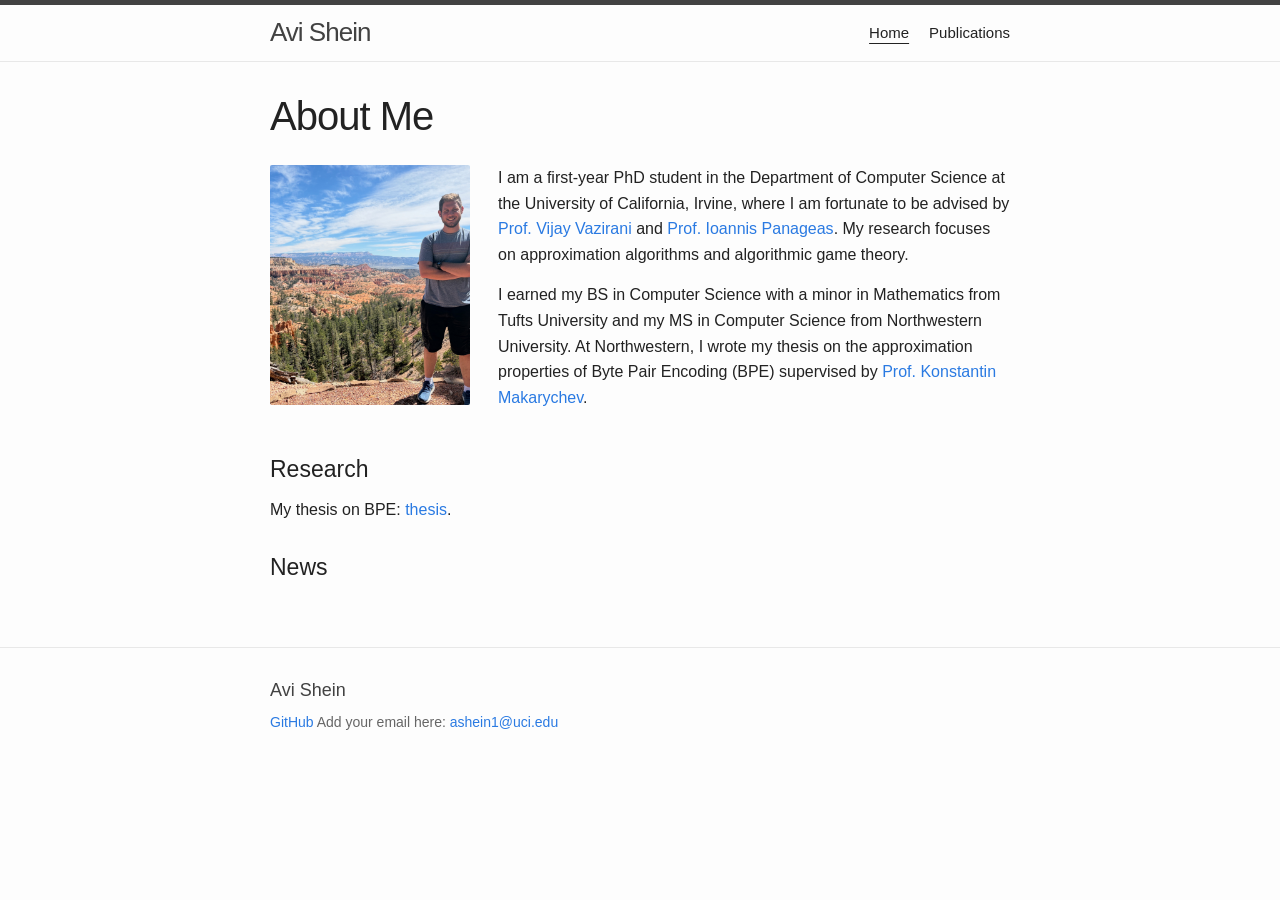
==== index.html @ d830cb42 "Update website" ====
<!DOCTYPE html>
<html lang="en">
<head>
  <meta charset="utf-8">
  <meta name="viewport" content="width=device-width, initial-scale=1">
  <meta name="description" content="Avi Shein — research interests, projects, and publications.">
  <title>Home | Avi Shein</title>
  <link rel="stylesheet" href="style.css">
</head>
<body>
  <a class="skip-link" href="#content">Skip to content</a>
  <header class="site-header">
    <div class="wrapper header-inner">
      <a class="site-title" href="index.html">Avi Shein</a>
      <nav aria-label="Main navigation">
        <a href="index.html" aria-current="page">Home</a>
        <a href="publications.html" >Publications</a>
      </nav>
    </div>
  </header>
  <main id="content" class="wrapper page-content">
    <h1>About Me</h1>
    <div class="introduction">
      <!-- Replace photo.svg with your own photo, and update the alt text. -->
      <img class="profile-photo" src="pfp.jpg" alt="Placeholder for Avi Shein’s profile photo" width="200" height="240">
      <div class="biography">
        <p>
          I am a first-year PhD student in the Department of Computer Science
          at the University of California, Irvine, where I am fortunate to
          be advised by
          <a href="https://ics.uci.edu/~vazirani/">Prof. Vijay Vazirani</a>
          and
          <a href="https://panageas.github.io/">Prof. Ioannis Panageas</a>.
          My research focuses on approximation algorithms and algorithmic game theory.
        </p>
        <p>
          I earned my BS in Computer Science with a minor in Mathematics
          from Tufts University and my MS in Computer Science from
          Northwestern University. At Northwestern, I wrote my thesis
          on the approximation properties of Byte Pair Encoding (BPE) supervised by
          <a href="https://konstantin.makarychev.net/">Prof. Konstantin Makarychev</a>.
        </p>
      </div>
    </div>
    <section aria-labelledby="research-heading">
      <h2 id="research-heading">Research</h2>
      <p> My thesis on BPE:
        <a href="bpe-thesis.pdf"> thesis</a>.
      </p>
    </section>
    <section aria-labelledby="news-heading">
      <h2 id="news-heading">News</h2>
      <!-- <p><span class="date">MM/YYYY:</span> Add a research or academic update.</p> -->
    </section>
   
  </main>
  <footer class="site-footer">
    <div class="wrapper">
      <p>Avi Shein</p>
      <a href="https://github.com/avishein21">GitHub</a>
      Add your email here: <a href="mailto:ashein1@uci.edu">ashein1@uci.edu</a>
    </div>
  </footer>
</body>
</html>
---- style.css ----
* { box-sizing: border-box; }
html { background: #fdfdfd; }
body { margin: 0; color: #222; font: 16px/1.6 -apple-system, BlinkMacSystemFont, "Segoe UI", Helvetica, Arial, sans-serif; }
a { color: #2a7ae2; text-decoration: none; }
a:hover { text-decoration: underline; }
a:focus-visible { outline: 2px solid #2a7ae2; outline-offset: 4px; }
.wrapper { max-width: 800px; padding: 0 30px; margin: 0 auto; }
.site-header { border-top: 5px solid #424242; border-bottom: 1px solid #e8e8e8; }
.header-inner { min-height: 56px; display: flex; align-items: center; justify-content: space-between; gap: 20px; }
.site-title { color: #424242; font-size: 26px; font-weight: 300; letter-spacing: -1px; }
nav { display: flex; gap: 20px; }
nav a { color: #222; font-size: 15px; }
nav a[aria-current="page"] { text-decoration: underline; text-underline-offset: 5px; }
.page-content { min-height: 65vh; padding-top: 30px; padding-bottom: 45px; }
h1 { margin: 0 0 25px; font-size: 40px; line-height: 1.2; font-weight: 400; letter-spacing: -1px; }
h2 { margin: 30px 0 12px; font-size: 23px; line-height: 1.3; font-weight: 400; }
p { margin: 0 0 15px; }
.introduction { display: flex; gap: 28px; align-items: flex-start; }
.profile-photo { display: block; width: 200px; height: 240px; object-fit: cover; border-radius: 2px; flex-shrink: 0; }
.biography { flex: 1; min-width: 0; }
.site-footer { padding: 28px 0; border-top: 1px solid #e8e8e8; color: #666; font-size: 14px; }
.site-footer p { margin-bottom: 6px; color: #424242; font-size: 18px; }
.publication-list { padding-left: 22px; }
.publication-list li { margin-bottom: 25px; }
.date { color: #555; }
.skip-link { position: absolute; left: 15px; top: -80px; background: white; padding: 8px; z-index: 10; }
.skip-link:focus { top: 8px; }
@media (max-width: 600px) {
  .wrapper { padding-left: 20px; padding-right: 20px; }
  .header-inner { flex-wrap: wrap; gap: 5px 20px; padding-top: 8px; padding-bottom: 8px; }
  .site-title { font-size: 24px; }
  nav { gap: 15px; }
  h1 { font-size: 34px; }
  .introduction { flex-direction: column; gap: 22px; }
  .profile-photo { width: 180px; height: 216px; }
}
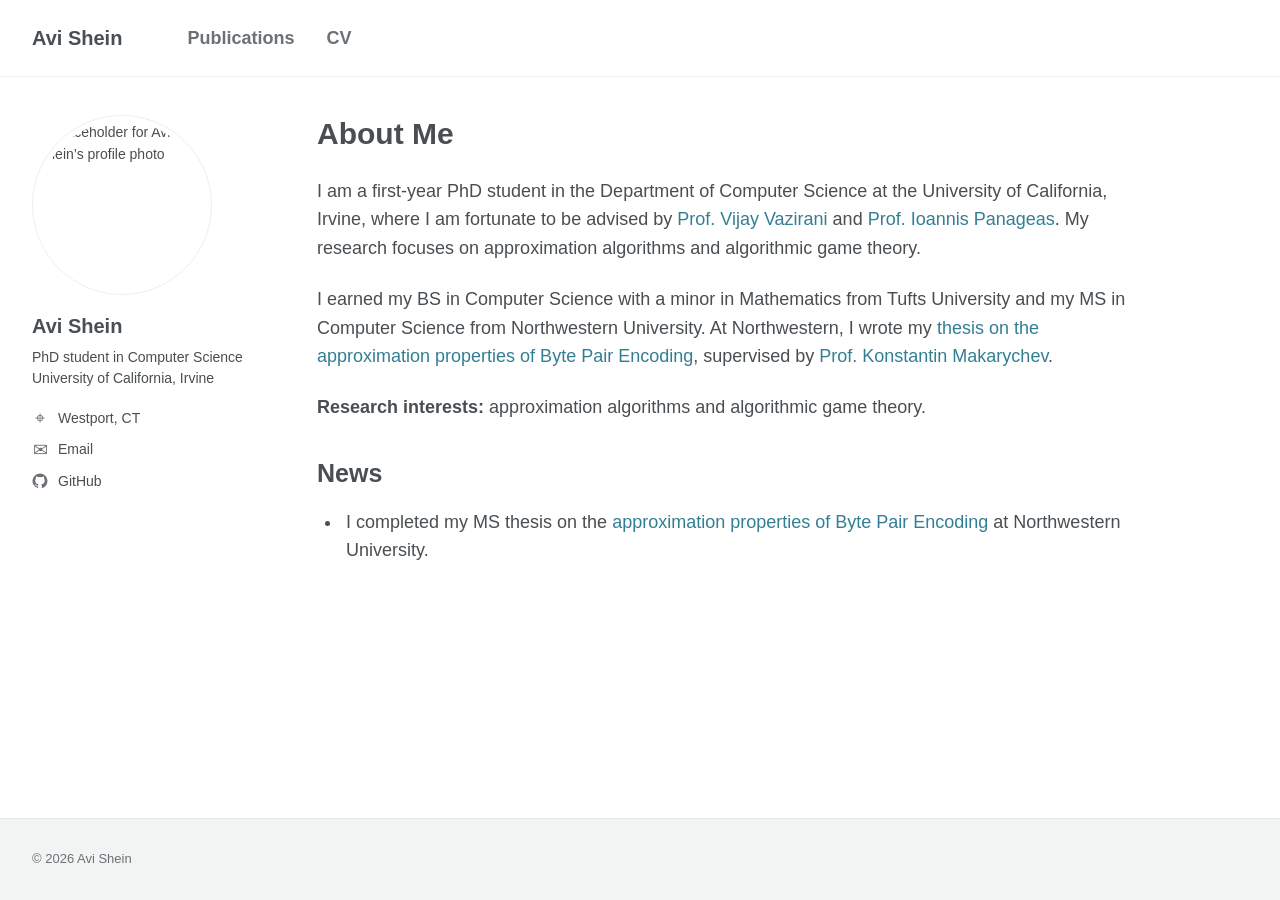
==== commit d2cbbfcc: "Update website" ====
--- a/index.html
+++ b/index.html
@@ -3,63 +3,52 @@
 <head>
   <meta charset="utf-8">
   <meta name="viewport" content="width=device-width, initial-scale=1">
-  <meta name="description" content="Avi Shein — research interests, projects, and publications.">
-  <title>Home | Avi Shein</title>
+  <meta name="description" content="Avi Shein — PhD student in Computer Science at UC Irvine.">
+  <title>About Me | Avi Shein</title>
   <link rel="stylesheet" href="style.css">
 </head>
 <body>
   <a class="skip-link" href="#content">Skip to content</a>
-  <header class="site-header">
-    <div class="wrapper header-inner">
+  <header class="masthead">
+    <div class="masthead-inner">
       <a class="site-title" href="index.html">Avi Shein</a>
       <nav aria-label="Main navigation">
-        <a href="index.html" aria-current="page">Home</a>
         <a href="publications.html" >Publications</a>
+        <!-- Once cv.pdf is available, you may change cv.html to cv.pdf. -->
+        <a href="cv.html" >CV</a>
       </nav>
     </div>
   </header>
-  <main id="content" class="wrapper page-content">
-    <h1>About Me</h1>
-    <div class="introduction">
-      <!-- Replace photo.svg with your own photo, and update the alt text. -->
-      <img class="profile-photo" src="pfp.jpg" alt="Placeholder for Avi Shein’s profile photo" width="200" height="240">
+  <div class="layout">
+    <aside class="sidebar" aria-label="Profile">
+      <!-- Use your own image filename here on all three pages. -->
+      <img class="profile-photo" src="photo.svg" alt="Placeholder for Avi Shein’s profile photo" width="180" height="180">
+      <h2 class="profile-name">Avi Shein</h2>
+      <p class="profile-bio">PhD student in Computer Science<br>University of California, Irvine</p>
+      <ul class="profile-links">
+        <!-- Replace the text below with your hometown. -->
+        <li><span class="icon" aria-hidden="true">⌖</span><span>Westport, CT</span></li>
+        <!-- Replace with <a href="mailto:YOUR_EMAIL">YOUR_EMAIL</a> once ready. -->
+        <li><span class="icon" aria-hidden="true">✉</span><span><a href="mailto:ashein1@uci.edu">Email</a></span></li>
+        <li><svg class="icon" aria-hidden="true" viewBox="0 0 24 24"><path fill="currentColor" d="M12 .8a11.2 11.2 0 0 0-3.54 21.83c.56.1.76-.24.76-.54v-2.1c-3.13.68-3.79-1.33-3.79-1.33-.51-1.3-1.24-1.65-1.24-1.65-1.02-.7.08-.68.08-.68 1.12.08 1.71 1.15 1.71 1.15 1 1.71 2.62 1.22 3.26.93.1-.72.39-1.22.71-1.5-2.5-.29-5.13-1.26-5.13-5.58 0-1.23.44-2.23 1.15-3.02-.12-.29-.5-1.43.11-2.98 0 0 .94-.3 3.08 1.15a10.7 10.7 0 0 1 5.61 0c2.14-1.45 3.07-1.15 3.07-1.15.61 1.55.23 2.69.11 2.98.72.79 1.15 1.79 1.15 3.02 0 4.33-2.63 5.28-5.14 5.56.4.35.76 1.03.76 2.08v3.12c0 .3.2.65.77.54A11.2 11.2 0 0 0 12 .8Z"/></svg><a href="https://github.com/avishein21">GitHub</a></li>
+      </ul>
+    </aside>
+    <main id="content" class="page-content">
+      <h1>About Me</h1>
       <div class="biography">
-        <p>
-          I am a first-year PhD student in the Department of Computer Science
-          at the University of California, Irvine, where I am fortunate to
-          be advised by
-          <a href="https://ics.uci.edu/~vazirani/">Prof. Vijay Vazirani</a>
-          and
-          <a href="https://panageas.github.io/">Prof. Ioannis Panageas</a>.
-          My research focuses on approximation algorithms and algorithmic game theory.
-        </p>
-        <p>
-          I earned my BS in Computer Science with a minor in Mathematics
-          from Tufts University and my MS in Computer Science from
-          Northwestern University. At Northwestern, I wrote my thesis
-          on the approximation properties of Byte Pair Encoding (BPE) supervised by
-          <a href="https://konstantin.makarychev.net/">Prof. Konstantin Makarychev</a>.
-        </p>
+        <p>I am a first-year PhD student in the Department of Computer Science at the University of California, Irvine, where I am fortunate to be advised by <a href="https://ics.uci.edu/~vazirani/">Prof. Vijay Vazirani</a> and <a href="https://panageas.github.io/">Prof. Ioannis Panageas</a>. My research focuses on approximation algorithms and algorithmic game theory.</p>
+        <p>I earned my BS in Computer Science with a minor in Mathematics from Tufts University and my MS in Computer Science from Northwestern University. At Northwestern, I wrote my <a href="bpe-thesis.pdf">thesis on the approximation properties of Byte Pair Encoding</a>, supervised by <a href="https://konstantin.makarychev.net/">Prof. Konstantin Makarychev</a>.</p>
+        <p><strong>Research interests:</strong> approximation algorithms and algorithmic game theory.</p>
       </div>
-    </div>
-    <section aria-labelledby="research-heading">
-      <h2 id="research-heading">Research</h2>
-      <p> My thesis on BPE:
-        <a href="bpe-thesis.pdf"> thesis</a>.
-      </p>
-    </section>
-    <section aria-labelledby="news-heading">
-      <h2 id="news-heading">News</h2>
-      <!-- <p><span class="date">MM/YYYY:</span> Add a research or academic update.</p> -->
-    </section>
-   
-  </main>
-  <footer class="site-footer">
-    <div class="wrapper">
-      <p>Avi Shein</p>
-      <a href="https://github.com/avishein21">GitHub</a>
-      Add your email here: <a href="mailto:ashein1@uci.edu">ashein1@uci.edu</a>
-    </div>
-  </footer>
+      <section aria-labelledby="news-heading">
+        <h2 id="news-heading">News</h2>
+        <ul class="news-list">
+          <li>I completed my MS thesis on the <a href="bpe-thesis.pdf">approximation properties of Byte Pair Encoding</a> at Northwestern University.</li>
+          <!-- Add more news items using <li>Your update here.</li>. -->
+        </ul>
+      </section>
+    </main>
+  </div>
+  <footer class="site-footer"><div>© 2026 Avi Shein</div></footer>
 </body>
 </html>
--- a/style.css
+++ b/style.css
@@ -1,36 +1,47 @@
 * { box-sizing: border-box; }
-html { background: #fdfdfd; }
-body { margin: 0; color: #222; font: 16px/1.6 -apple-system, BlinkMacSystemFont, "Segoe UI", Helvetica, Arial, sans-serif; }
-a { color: #2a7ae2; text-decoration: none; }
+:root { color-scheme: light; --ink: #494e52; --link: #327f94; --line: #f0f1f2; }
+body { margin: 0; background: #fff; color: var(--ink); font: 18px/1.6 -apple-system, BlinkMacSystemFont, "Segoe UI", Arial, sans-serif; min-height: 100vh; display: flex; flex-direction: column; }
+a { color: var(--link); text-decoration: none; }
 a:hover { text-decoration: underline; }
-a:focus-visible { outline: 2px solid #2a7ae2; outline-offset: 4px; }
-.wrapper { max-width: 800px; padding: 0 30px; margin: 0 auto; }
-.site-header { border-top: 5px solid #424242; border-bottom: 1px solid #e8e8e8; }
-.header-inner { min-height: 56px; display: flex; align-items: center; justify-content: space-between; gap: 20px; }
-.site-title { color: #424242; font-size: 26px; font-weight: 300; letter-spacing: -1px; }
-nav { display: flex; gap: 20px; }
-nav a { color: #222; font-size: 15px; }
-nav a[aria-current="page"] { text-decoration: underline; text-underline-offset: 5px; }
-.page-content { min-height: 65vh; padding-top: 30px; padding-bottom: 45px; }
-h1 { margin: 0 0 25px; font-size: 40px; line-height: 1.2; font-weight: 400; letter-spacing: -1px; }
-h2 { margin: 30px 0 12px; font-size: 23px; line-height: 1.3; font-weight: 400; }
-p { margin: 0 0 15px; }
-.introduction { display: flex; gap: 28px; align-items: flex-start; }
-.profile-photo { display: block; width: 200px; height: 240px; object-fit: cover; border-radius: 2px; flex-shrink: 0; }
-.biography { flex: 1; min-width: 0; }
-.site-footer { padding: 28px 0; border-top: 1px solid #e8e8e8; color: #666; font-size: 14px; }
-.site-footer p { margin-bottom: 6px; color: #424242; font-size: 18px; }
-.publication-list { padding-left: 22px; }
-.publication-list li { margin-bottom: 25px; }
-.date { color: #555; }
-.skip-link { position: absolute; left: 15px; top: -80px; background: white; padding: 8px; z-index: 10; }
-.skip-link:focus { top: 8px; }
-@media (max-width: 600px) {
-  .wrapper { padding-left: 20px; padding-right: 20px; }
-  .header-inner { flex-wrap: wrap; gap: 5px 20px; padding-top: 8px; padding-bottom: 8px; }
-  .site-title { font-size: 24px; }
-  nav { gap: 15px; }
-  h1 { font-size: 34px; }
-  .introduction { flex-direction: column; gap: 22px; }
-  .profile-photo { width: 180px; height: 216px; }
+a:focus-visible { outline: 2px solid var(--link); outline-offset: 4px; }
+.masthead { border-bottom: 1px solid var(--line); }
+.masthead-inner { max-width: 1280px; margin: auto; padding: 22px 32px; display: flex; align-items: center; gap: 65px; }
+.site-title { color: var(--ink); font-size: 20px; font-weight: 700; }
+nav { display: flex; gap: 32px; }
+nav a { color: #6b7176; font-size: 18px; font-weight: 600; }
+nav a[aria-current="page"] { color: var(--ink); text-decoration: underline; text-underline-offset: 6px; }
+.layout { width: 100%; max-width: 1280px; margin: 0 auto; display: grid; grid-template-columns: 230px minmax(0, 820px); gap: 55px; padding: 38px 32px 80px; flex: 1; align-items: start; }
+.sidebar { position: sticky; top: 30px; font-size: 14px; }
+.profile-photo { display: block; width: 180px; height: 180px; border-radius: 50%; object-fit: cover; padding: 5px; border: 1px solid #eee; }
+.profile-name { font-size: 20px; line-height: 1.3; margin: 18px 0 8px; font-weight: 700; }
+.profile-bio { font-size: 14px; line-height: 1.5; margin: 0 0 18px; }
+.profile-links { list-style: none; padding: 0; margin: 0; }
+.profile-links li { display: flex; align-items: center; gap: 10px; margin: 9px 0; overflow-wrap: anywhere; }
+.profile-links a { color: var(--ink); }
+.icon { width: 16px; height: 16px; line-height: 16px; font-size: 18px; text-align: center; flex-shrink: 0; color: #6b7176; }
+h1 { font-size: 30px; line-height: 1.25; margin: 0 0 24px; font-weight: 700; }
+p { margin: 0 0 22px; }
+h2 { font-size: 25px; line-height: 1.3; margin: 35px 0 18px; }
+.news-list, .publication-list { padding-left: 25px; margin: 0; }
+.news-list li { padding-left: 4px; margin-bottom: 14px; }
+.publication-list li { margin-bottom: 24px; }
+.site-footer { background: #f2f3f3; border-top: 1px solid #e4e6e7; color: #6b7176; font-size: 13px; padding: 30px 32px; }
+.site-footer div { max-width: 1216px; margin: auto; }
+.skip-link { position: absolute; top: -80px; left: 20px; padding: 8px; background: white; z-index: 2; }
+.skip-link:focus { top: 5px; }
+@media (max-width: 900px) {
+  .layout { grid-template-columns: 195px minmax(0,1fr); gap: 30px; padding: 30px 24px 60px; }
+  .masthead-inner { padding: 20px 24px; gap: 45px; }
+  body { font-size: 17px; }
+  .profile-photo { width: 160px; height: 160px; }
 }
+@media (max-width: 640px) {
+  .masthead-inner { gap: 25px; flex-wrap: wrap; padding: 18px 20px; }
+  nav { gap: 22px; }
+  nav a { font-size: 16px; }
+  .layout { display: block; padding: 28px 20px 50px; }
+  .sidebar { position: static; margin-bottom: 35px; }
+  .profile-photo { width: 130px; height: 130px; }
+  h1 { font-size: 28px; }
+  h2 { font-size: 23px; }
+}
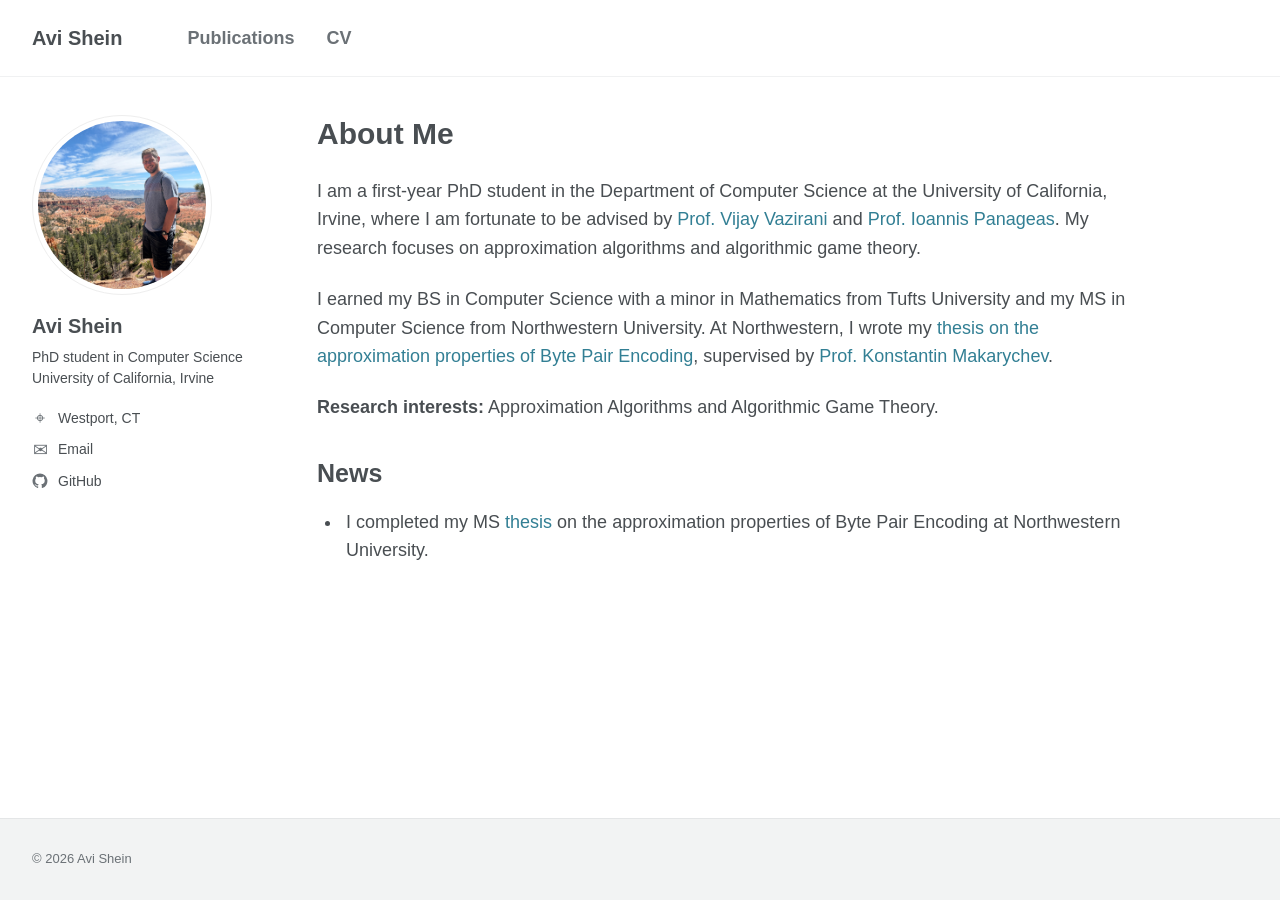
==== commit 48029c55: "Update website" ====
--- a/index.html
+++ b/index.html
@@ -22,7 +22,7 @@
   <div class="layout">
     <aside class="sidebar" aria-label="Profile">
       <!-- Use your own image filename here on all three pages. -->
-      <img class="profile-photo" src="photo.svg" alt="Placeholder for Avi Shein’s profile photo" width="180" height="180">
+      <img class="profile-photo" src="pfp.jpg" alt="Placeholder for Avi Shein’s profile photo" width="180" height="180">
       <h2 class="profile-name">Avi Shein</h2>
       <p class="profile-bio">PhD student in Computer Science<br>University of California, Irvine</p>
       <ul class="profile-links">
@@ -38,12 +38,12 @@
       <div class="biography">
         <p>I am a first-year PhD student in the Department of Computer Science at the University of California, Irvine, where I am fortunate to be advised by <a href="https://ics.uci.edu/~vazirani/">Prof. Vijay Vazirani</a> and <a href="https://panageas.github.io/">Prof. Ioannis Panageas</a>. My research focuses on approximation algorithms and algorithmic game theory.</p>
         <p>I earned my BS in Computer Science with a minor in Mathematics from Tufts University and my MS in Computer Science from Northwestern University. At Northwestern, I wrote my <a href="bpe-thesis.pdf">thesis on the approximation properties of Byte Pair Encoding</a>, supervised by <a href="https://konstantin.makarychev.net/">Prof. Konstantin Makarychev</a>.</p>
-        <p><strong>Research interests:</strong> approximation algorithms and algorithmic game theory.</p>
+        <p><strong>Research interests:</strong> Approximation Algorithms and Algorithmic Game Theory.</p>
       </div>
       <section aria-labelledby="news-heading">
         <h2 id="news-heading">News</h2>
         <ul class="news-list">
-          <li>I completed my MS thesis on the <a href="bpe-thesis.pdf">approximation properties of Byte Pair Encoding</a> at Northwestern University.</li>
+          <li>I completed my MS <a href="bpe-thesis.pdf">thesis</a> on the approximation properties of Byte Pair Encoding at Northwestern University.</li>
           <!-- Add more news items using <li>Your update here.</li>. -->
         </ul>
       </section>
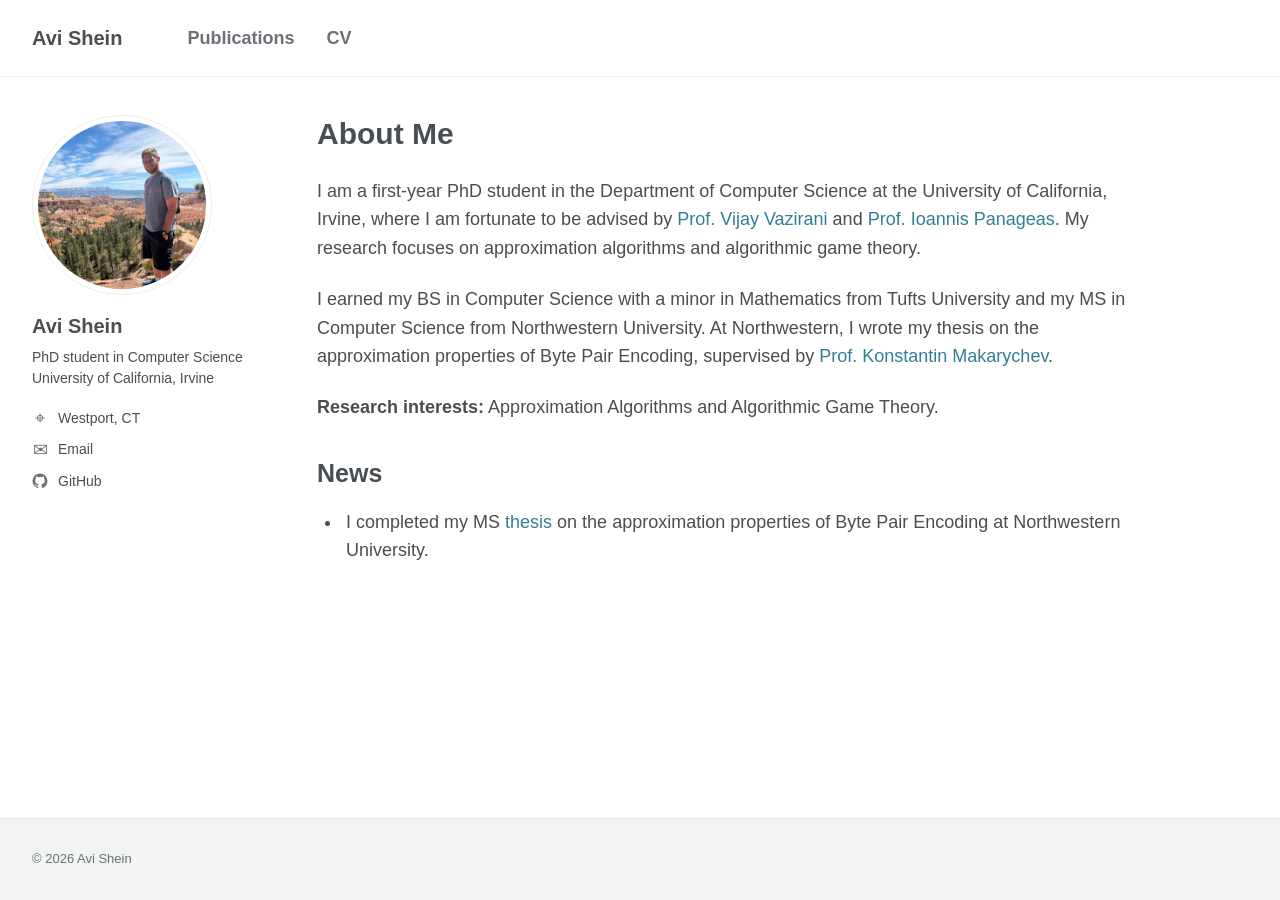
==== commit 93c86b87: "Update website" ====
--- a/index.html
+++ b/index.html
@@ -37,7 +37,7 @@
       <h1>About Me</h1>
       <div class="biography">
         <p>I am a first-year PhD student in the Department of Computer Science at the University of California, Irvine, where I am fortunate to be advised by <a href="https://ics.uci.edu/~vazirani/">Prof. Vijay Vazirani</a> and <a href="https://panageas.github.io/">Prof. Ioannis Panageas</a>. My research focuses on approximation algorithms and algorithmic game theory.</p>
-        <p>I earned my BS in Computer Science with a minor in Mathematics from Tufts University and my MS in Computer Science from Northwestern University. At Northwestern, I wrote my <a href="bpe-thesis.pdf">thesis on the approximation properties of Byte Pair Encoding</a>, supervised by <a href="https://konstantin.makarychev.net/">Prof. Konstantin Makarychev</a>.</p>
+        <p>I earned my BS in Computer Science with a minor in Mathematics from Tufts University and my MS in Computer Science from Northwestern University. At Northwestern, I wrote my thesis on the approximation properties of Byte Pair Encoding, supervised by <a href="https://konstantin.makarychev.net/">Prof. Konstantin Makarychev</a>.</p>
         <p><strong>Research interests:</strong> Approximation Algorithms and Algorithmic Game Theory.</p>
       </div>
       <section aria-labelledby="news-heading">
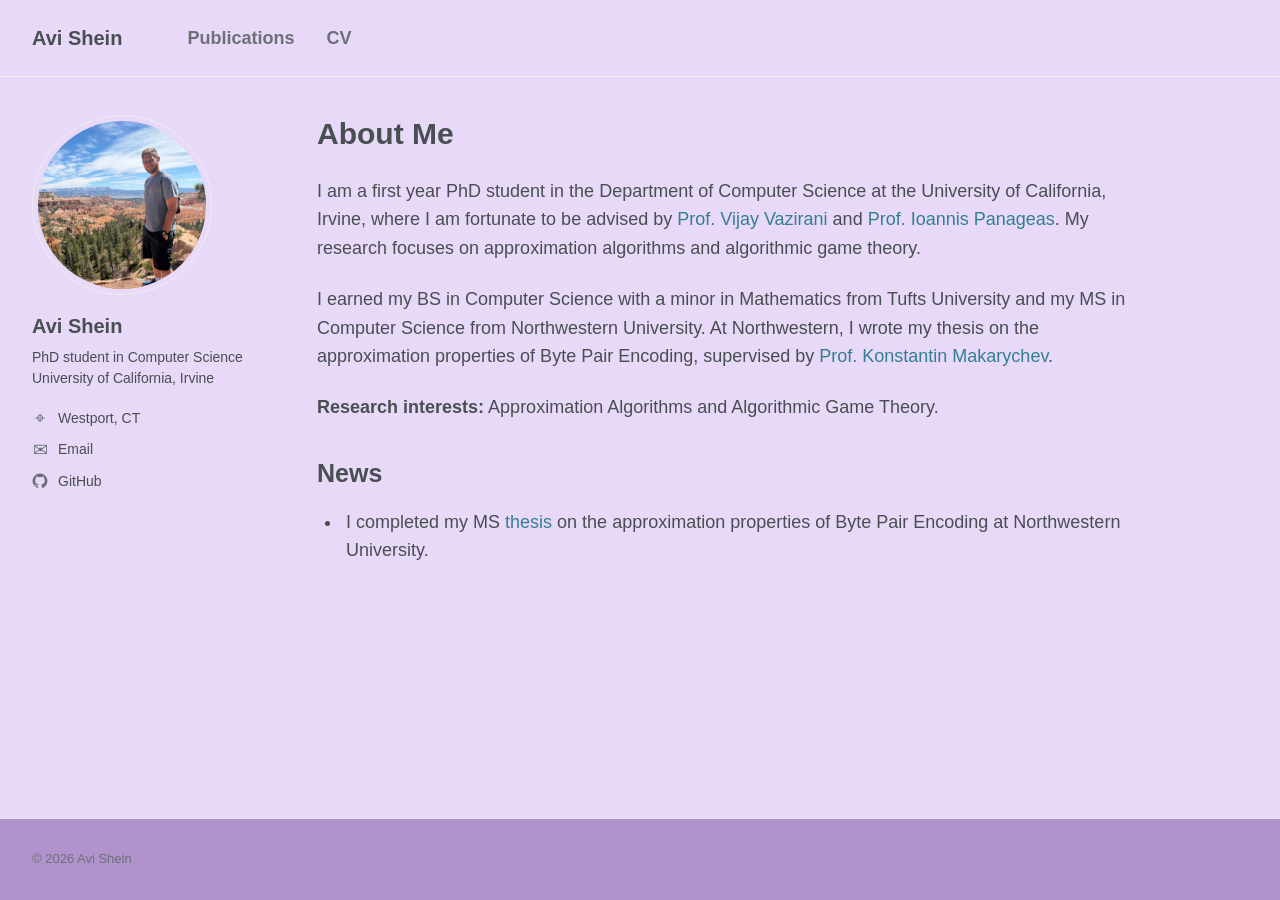
==== commit d412f8b4: "Update website" ====
--- a/index.html
+++ b/index.html
@@ -36,14 +36,14 @@
     <main id="content" class="page-content">
       <h1>About Me</h1>
       <div class="biography">
-        <p>I am a first-year PhD student in the Department of Computer Science at the University of California, Irvine, where I am fortunate to be advised by <a href="https://ics.uci.edu/~vazirani/">Prof. Vijay Vazirani</a> and <a href="https://panageas.github.io/">Prof. Ioannis Panageas</a>. My research focuses on approximation algorithms and algorithmic game theory.</p>
+        <p>I am a first year PhD student in the Department of Computer Science at the University of California, Irvine, where I am fortunate to be advised by <a href="https://ics.uci.edu/~vazirani/">Prof. Vijay Vazirani</a> and <a href="https://panageas.github.io/">Prof. Ioannis Panageas</a>. My research focuses on approximation algorithms and algorithmic game theory.</p>
         <p>I earned my BS in Computer Science with a minor in Mathematics from Tufts University and my MS in Computer Science from Northwestern University. At Northwestern, I wrote my thesis on the approximation properties of Byte Pair Encoding, supervised by <a href="https://konstantin.makarychev.net/">Prof. Konstantin Makarychev</a>.</p>
         <p><strong>Research interests:</strong> Approximation Algorithms and Algorithmic Game Theory.</p>
       </div>
       <section aria-labelledby="news-heading">
         <h2 id="news-heading">News</h2>
         <ul class="news-list">
-          <li>I completed my MS <a href="bpe-thesis.pdf">thesis</a> on the approximation properties of Byte Pair Encoding at Northwestern University.</li>
+          <li>I completed my MS <a href="BPE_thesis.pdf">thesis</a> on the approximation properties of Byte Pair Encoding at Northwestern University.</li>
           <!-- Add more news items using <li>Your update here.</li>. -->
         </ul>
       </section>
--- a/style.css
+++ b/style.css
@@ -1,6 +1,6 @@
 * { box-sizing: border-box; }
 :root { color-scheme: light; --ink: #494e52; --link: #327f94; --line: #f0f1f2; }
-body { margin: 0; background: #fff; color: var(--ink); font: 18px/1.6 -apple-system, BlinkMacSystemFont, "Segoe UI", Arial, sans-serif; min-height: 100vh; display: flex; flex-direction: column; }
+body { margin: 0; background: #e8d9f8; color: var(--ink); font: 18px/1.6 -apple-system, BlinkMacSystemFont, "Segoe UI", Arial, sans-serif; min-height: 100vh; display: flex; flex-direction: column; }
 a { color: var(--link); text-decoration: none; }
 a:hover { text-decoration: underline; }
 a:focus-visible { outline: 2px solid var(--link); outline-offset: 4px; }
@@ -25,7 +25,7 @@
 .news-list, .publication-list { padding-left: 25px; margin: 0; }
 .news-list li { padding-left: 4px; margin-bottom: 14px; }
 .publication-list li { margin-bottom: 24px; }
-.site-footer { background: #f2f3f3; border-top: 1px solid #e4e6e7; color: #6b7176; font-size: 13px; padding: 30px 32px; }
+.site-footer { background: #b092cd;; border-top: 1px solid #e4e6e7; color: #6b7176; font-size: 13px; padding: 30px 32px; }
 .site-footer div { max-width: 1216px; margin: auto; }
 .skip-link { position: absolute; top: -80px; left: 20px; padding: 8px; background: white; z-index: 2; }
 .skip-link:focus { top: 5px; }
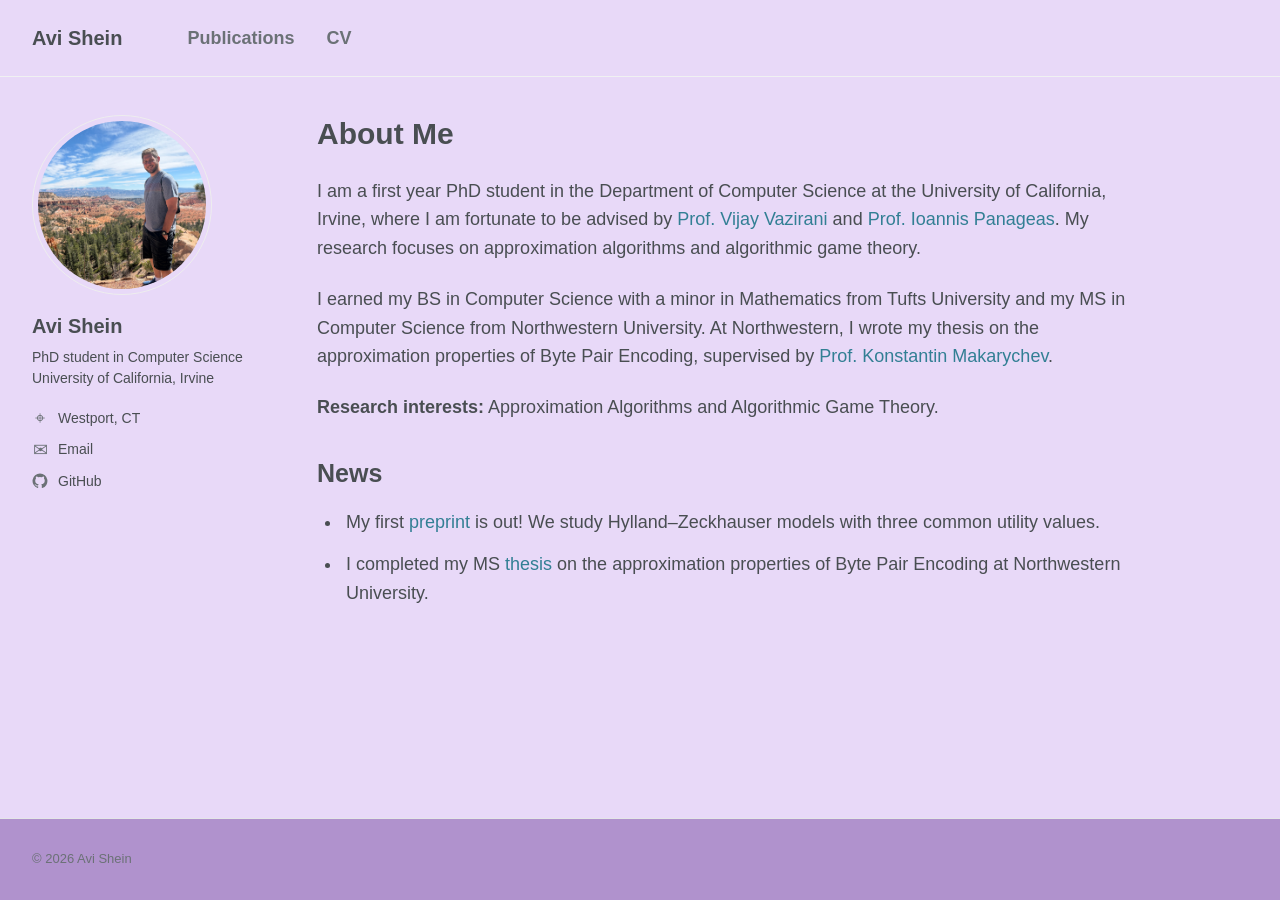
==== commit a60df8b4: "Announce first HZ preprint and simplify publication link" ====
--- a/index.html
+++ b/index.html
@@ -43,6 +43,7 @@
       <section aria-labelledby="news-heading">
         <h2 id="news-heading">News</h2>
         <ul class="news-list">
+          <li>My first <a href="https://arxiv.org/abs/2610.35848">preprint</a> is out! We study Hylland–Zeckhauser models with three common utility values.</li>
           <li>I completed my MS <a href="BPE_thesis.pdf">thesis</a> on the approximation properties of Byte Pair Encoding at Northwestern University.</li>
           <!-- Add more news items using <li>Your update here.</li>. -->
         </ul>
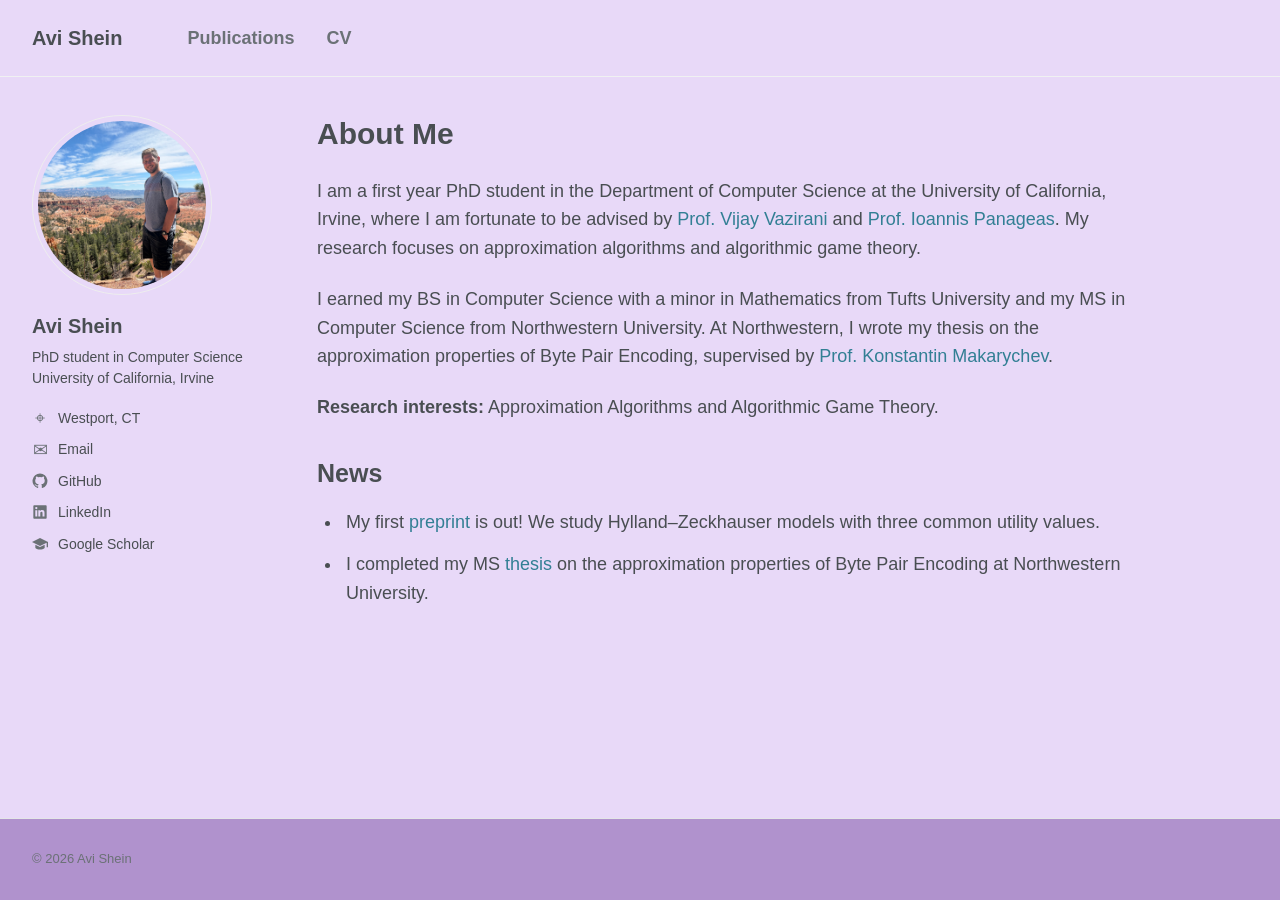
==== commit 18134c72: "Add LinkedIn and Google Scholar sidebar links" ====
--- a/index.html
+++ b/index.html
@@ -31,6 +31,8 @@
         <!-- Replace with <a href="mailto:YOUR_EMAIL">YOUR_EMAIL</a> once ready. -->
         <li><span class="icon" aria-hidden="true">✉</span><span><a href="mailto:ashein1@uci.edu">Email</a></span></li>
         <li><svg class="icon" aria-hidden="true" viewBox="0 0 24 24"><path fill="currentColor" d="M12 .8a11.2 11.2 0 0 0-3.54 21.83c.56.1.76-.24.76-.54v-2.1c-3.13.68-3.79-1.33-3.79-1.33-.51-1.3-1.24-1.65-1.24-1.65-1.02-.7.08-.68.08-.68 1.12.08 1.71 1.15 1.71 1.15 1 1.71 2.62 1.22 3.26.93.1-.72.39-1.22.71-1.5-2.5-.29-5.13-1.26-5.13-5.58 0-1.23.44-2.23 1.15-3.02-.12-.29-.5-1.43.11-2.98 0 0 .94-.3 3.08 1.15a10.7 10.7 0 0 1 5.61 0c2.14-1.45 3.07-1.15 3.07-1.15.61 1.55.23 2.69.11 2.98.72.79 1.15 1.79 1.15 3.02 0 4.33-2.63 5.28-5.14 5.56.4.35.76 1.03.76 2.08v3.12c0 .3.2.65.77.54A11.2 11.2 0 0 0 12 .8Z"/></svg><a href="https://github.com/avishein21">GitHub</a></li>
+        <li><svg class="icon" aria-hidden="true" focusable="false" viewBox="0 0 24 24"><path fill="currentColor" d="M20.45 2H3.55C2.69 2 2 2.68 2 3.52v16.96c0 .84.69 1.52 1.55 1.52h16.9c.86 0 1.55-.68 1.55-1.52V3.52c0-.84-.69-1.52-1.55-1.52ZM7.93 18.75H4.96V9.2h2.97v9.55ZM6.45 7.9a1.72 1.72 0 1 1 0-3.44 1.72 1.72 0 0 1 0 3.44Zm12.3 10.85h-2.97V14.1c0-1.11-.02-2.54-1.55-2.54-1.55 0-1.79 1.21-1.79 2.46v4.73H9.47V9.2h2.85v1.3h.04c.4-.76 1.37-1.56 2.82-1.56 3.01 0 3.57 1.98 3.57 4.55v5.26Z"/></svg><a href="https://www.linkedin.com/in/avi-shein-962a59229/">LinkedIn</a></li>
+        <li><svg class="icon" aria-hidden="true" focusable="false" viewBox="0 0 24 24"><path fill="currentColor" d="m12 3-12 6 12 6 10-5v7h2V9L12 3ZM5 13v5c3.87 3 10.13 3 14 0v-5l-7 3.5L5 13Z"/></svg><a href="https://scholar.google.com/citations?user=T-tSkbkAAAAJ&amp;hl=en">Google Scholar</a></li>
       </ul>
     </aside>
     <main id="content" class="page-content">
